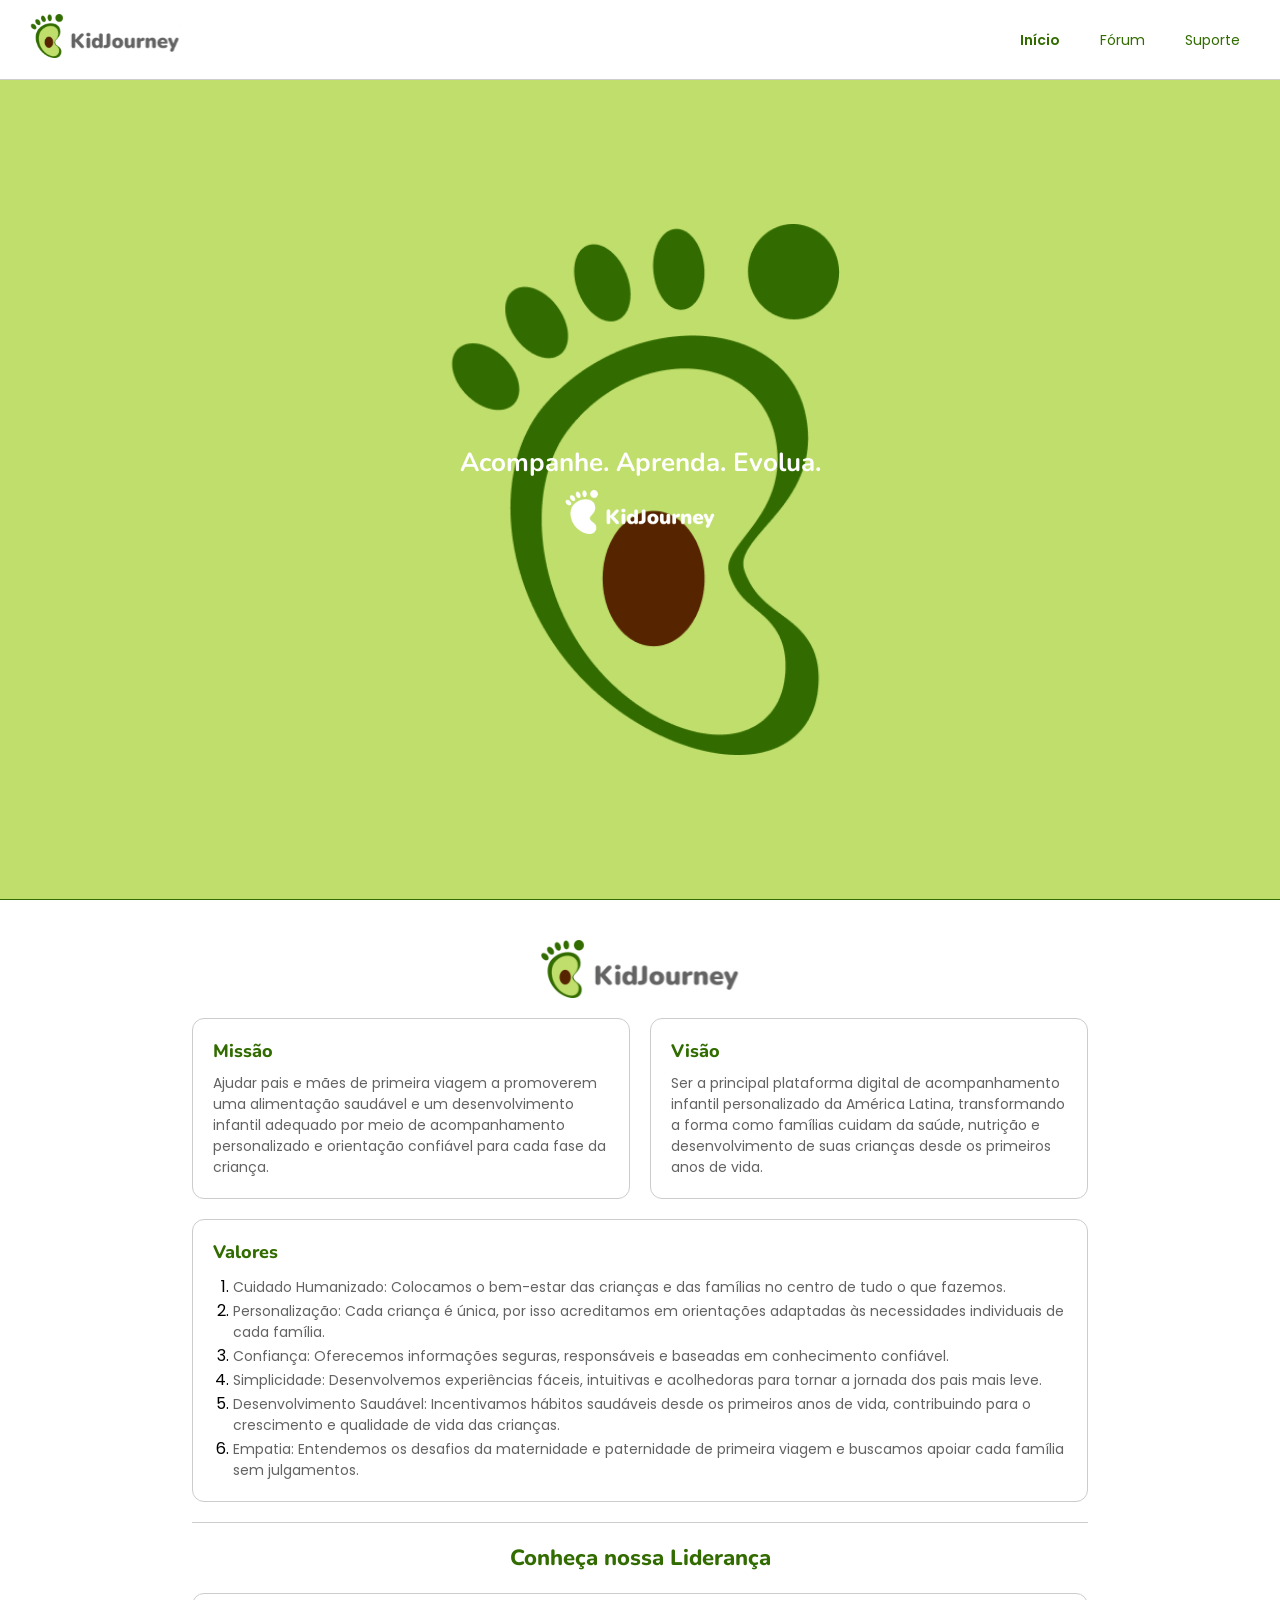
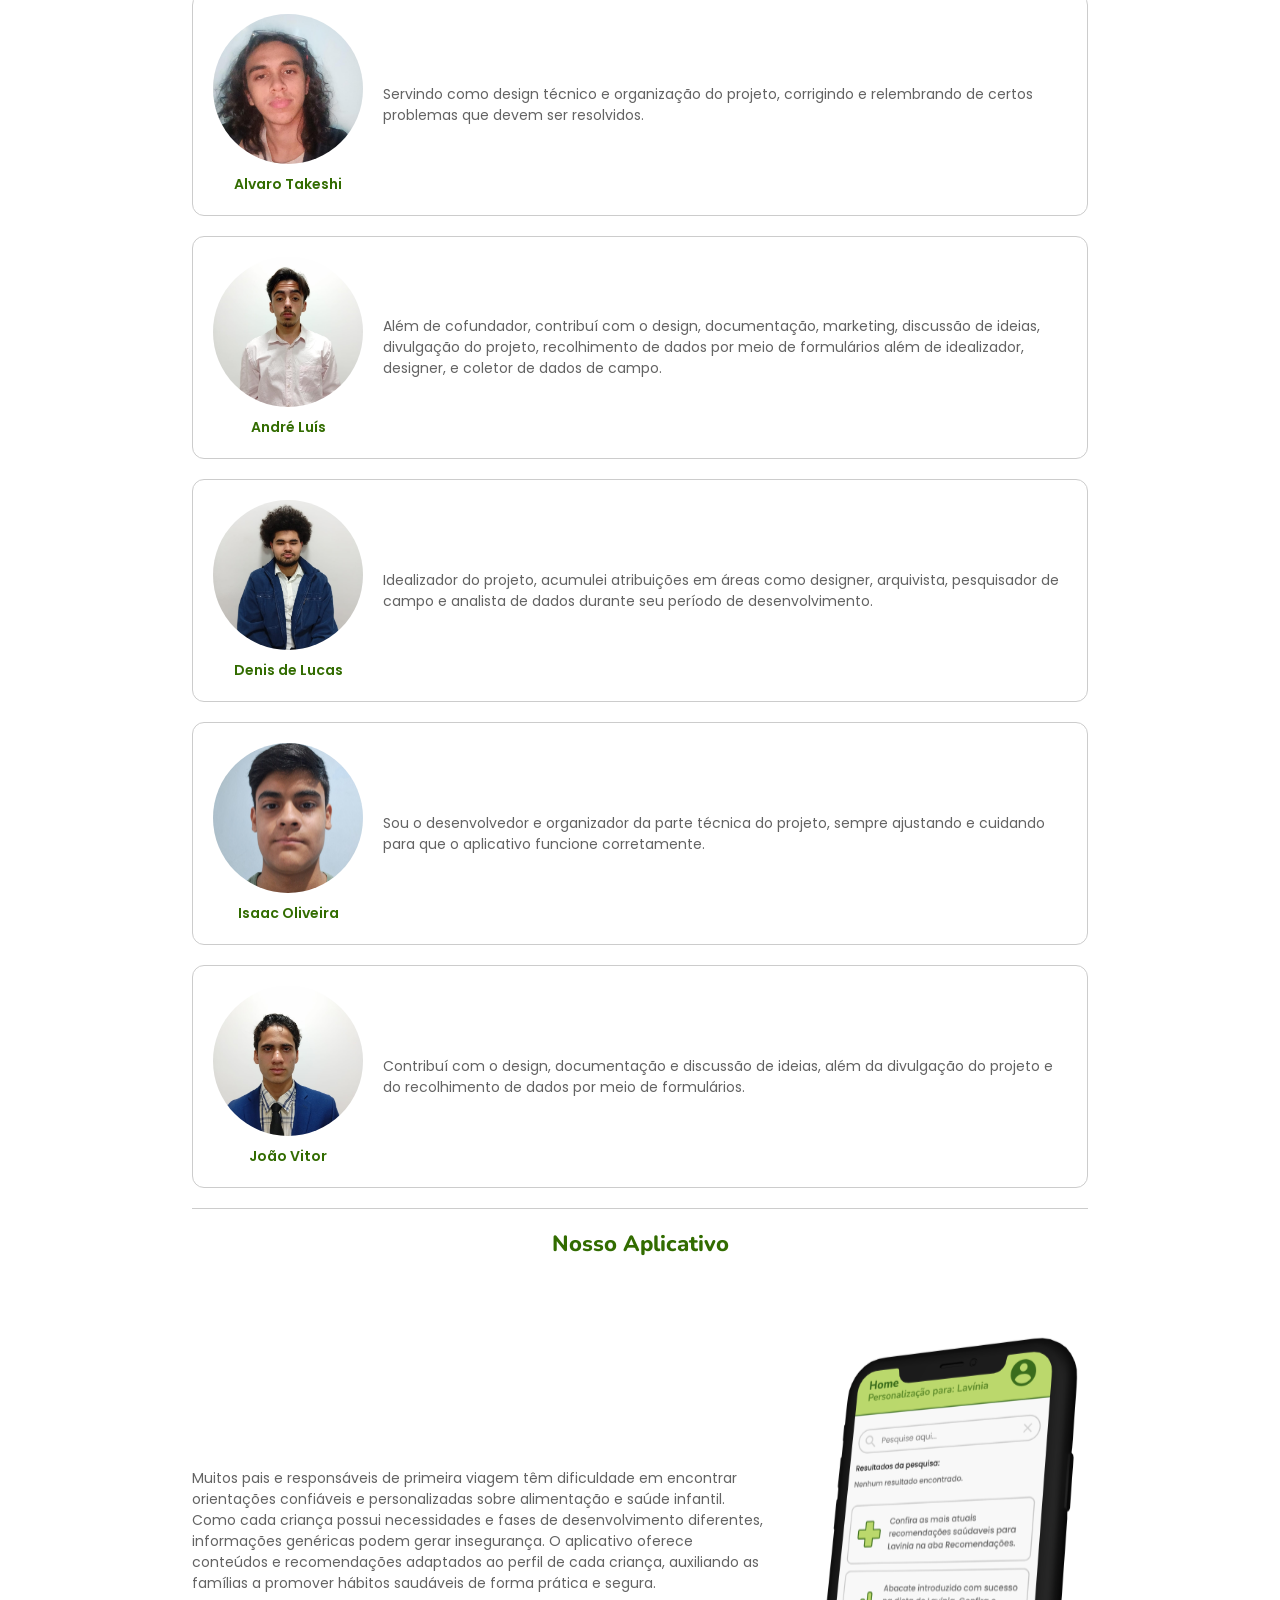
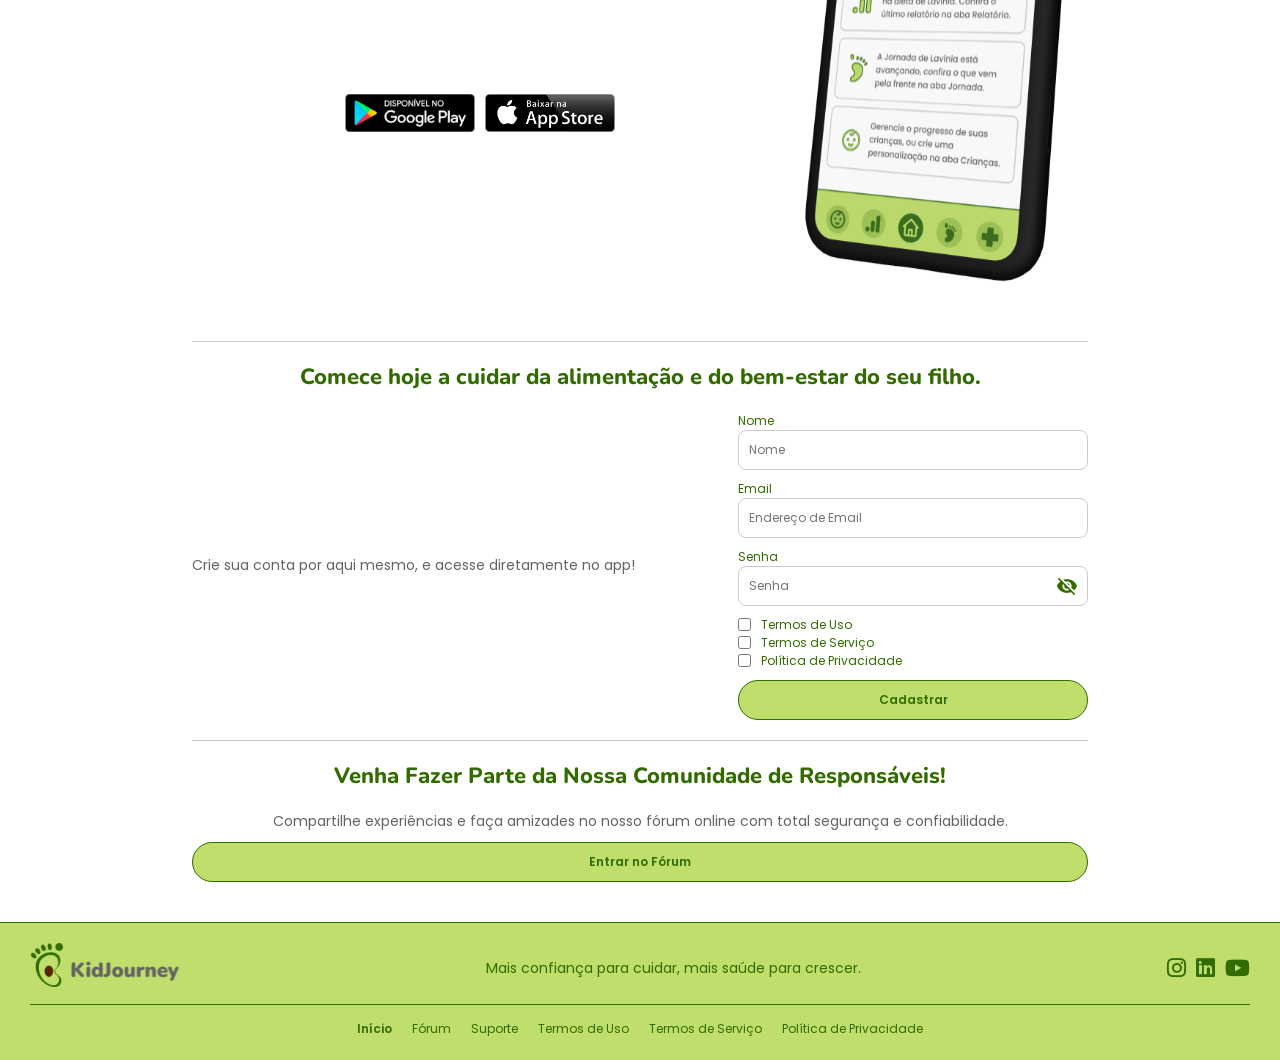
==== index.html @ 8449526a "Ajustes - Parte 1" ====
<!DOCTYPE html>
<html lang="pt-br">

<head>
    <meta charset="UTF-8">
    <meta name="viewport" content="width=device-width, initial-scale=1.0">
    <link rel="stylesheet" href="https://cdnjs.cloudflare.com/ajax/libs/font-awesome/6.0.0-beta3/css/all.min.css" />
    <link rel="stylesheet" href="https://fonts.googleapis.com/icon?family=Material+Icons">
    <link rel="icon" type="image/x-icon" href="../../../assets/icons/favicon.ico">
    <link rel="stylesheet" href="/frontend/src/style.css">
    <link rel="stylesheet" href="/frontend/src/pages/index/index.css">
    <title>KidJourney</title>
</head>

<body>
    <div id="menu">
        <div>
            <img src="/frontend/assets/svg/logo.svg" alt="Logo do KidJourney">
            <button onclick="fecharMenu()" id="fechar-menu"><i class="fa-solid fa-xmark"></i></button>
        </div>
        <hr>
        <nav>
            <ul>
                <li><a href="index.html" id="selected">Início</a></li>
                <li><a href="/frontend/src/pages/naoexiste/naoexiste.html">Fórum</a></li>
                <li><a href="/frontend/src/pages/contato-suporte/contato-suporte.html">Suporte</a></li>
                <li><a href="/frontend/src/pages/naoexiste/naoexiste.html">Termos de Uso</a></li>
                <li><a href="/frontend/src/pages/naoexiste/naoexiste.html">Termos de Serviço</a></li>
                <li><a href="/frontend/src/pages/naoexiste/naoexiste.html">Política de Privacidade</a></li>
            </ul>
        </nav>
    </div>
    <header>
        <a href="">
            <img src="/frontend/assets/svg/logo.svg" alt="Logo do KidJourney">
        </a>
        <nav>
            <ul>
                <li><a href="index.html" id="selected">Início</a></li>
                <li><a href="/frontend/src/pages/naoexiste/naoexiste.html">Fórum</a></li>
                <li><a href="/frontend/src/pages/contato-suporte/contato-suporte.html">Suporte</a></li>
            </ul>
        </nav>
        <button onclick="abrirMenu()" id="hamburguer"><i class="fa-solid fa-bars"></i></button>
    </header>
    <main>
        <section>
            <h1>Acompanhe. Aprenda. Evolua.</h1>
            <img src="/frontend/assets/svg/logoDark.svg" alt="Logo do KidJourney">
        </section>
        <section>
            <img class="logoMain" src="/frontend/assets/svg/logo.svg" alt="Logo do KidJourney">
            <div class="mvvContainer">
                <div>
                    <article>
                        <h3>Missão</h3>
                        <p>Ajudar pais e mães de primeira viagem a promoverem uma alimentação saudável e um
                            desenvolvimento
                            infantil adequado por meio de acompanhamento personalizado e orientação confiável para cada
                            fase
                            da criança.</p>
                    </article>
                    <article>
                        <h3>Visão</h3>
                        <p>Ser a principal plataforma digital de acompanhamento infantil personalizado da América
                            Latina,
                            transformando a forma como famílias cuidam da saúde, nutrição e desenvolvimento de suas
                            crianças
                            desde os primeiros anos de vida.</p>
                    </article>
                </div>
                <article>
                    <h3>Valores</h3>
                    <ol>
                        <li>
                            <p>Cuidado Humanizado: Colocamos o bem-estar das crianças e das famílias no centro de
                                tudo o
                                que fazemos.</p>
                        </li>
                        <li>
                            <p>Personalização: Cada criança é única, por isso acreditamos em orientações adaptadas
                                às
                                necessidades individuais de cada família.</p>
                        </li>
                        <li>
                            <p>Confiança: Oferecemos informações seguras, responsáveis e baseadas em conhecimento
                                confiável.</p>
                        </li>
                        <li>
                            <p>Simplicidade: Desenvolvemos experiências fáceis, intuitivas e acolhedoras para tornar
                                a
                                jornada dos pais mais leve.</p>
                        </li>
                        <li>
                            <p>Desenvolvimento Saudável: Incentivamos hábitos saudáveis desde os primeiros anos de
                                vida,
                                contribuindo para o crescimento e qualidade de vida das crianças.</p>
                        </li>
                        <li>
                            <p>Empatia: Entendemos os desafios da maternidade e paternidade de primeira viagem e
                                buscamos apoiar cada família sem julgamentos.</p>
                        </li>
                    </ol>
                </article>
                <hr>
            </div>
            <h2 class="subtitulo">Conheça nossa Liderança</h2>
            <div class="liderancaContainer">
                <article>
                    <div>
                        <img src="/frontend/assets/png_jpg/alvaro.jpg" alt="Alvaro Takeshi">
                        <h3>Alvaro Takeshi</h3>
                    </div>
                    <p>Servindo como design técnico e organização do projeto, corrigindo e relembrando de certos
                        problemas que devem ser resolvidos.</p>
                </article>
                <article>
                    <div>
                        <img src="/frontend/assets/png_jpg/andre.jpg" alt="André Luís">
                        <h3>André Luís</h3>
                    </div>
                    <p>Além de cofundador, contribuí com o design, documentação, marketing, discussão de ideias,
                        divulgação do projeto, recolhimento de dados por meio de formulários além de idealizador,
                        designer, e coletor de dados de campo.</p>
                </article>
                <article>
                    <div>
                        <img src="/frontend/assets/png_jpg/denis.jpg" alt="Denis de Lucas">
                        <h3>Denis de Lucas</h3>
                    </div>
                    <p>Idealizador do projeto, acumulei atribuições em áreas como designer, arquivista, pesquisador de
                        campo e analista de dados durante seu período de desenvolvimento.</p>
                </article>
                <article>
                    <div>
                        <img src="/frontend/assets/png_jpg/isaac.jpg" alt="Isaac Oliveira">
                        <h3>Isaac Oliveira</h3>
                    </div>
                    <p>Sou o desenvolvedor e organizador da parte técnica do projeto, sempre ajustando e cuidando para
                        que o aplicativo funcione corretamente.</p>
                </article>
                <article>
                    <div>
                        <img src="/frontend/assets/png_jpg/joao.jpg" alt="João Vitor">
                        <h3>João Vitor</h3>
                    </div>
                    <p>Contribuí com o design, documentação e discussão de ideias, além da divulgação do projeto e do
                        recolhimento de dados por meio de formulários.</p>
                </article>
                <hr>
            </div>
            <h2 class="subtitulo">Nosso Aplicativo</h2>
            <div class="appContainer">
                <div>
                    <p>Muitos pais e responsáveis de primeira viagem têm dificuldade em encontrar orientações confiáveis
                        e personalizadas sobre alimentação e saúde infantil. Como cada criança possui necessidades e
                        fases de desenvolvimento diferentes, informações genéricas podem gerar insegurança. O aplicativo
                        oferece conteúdos e recomendações adaptados ao perfil de cada criança, auxiliando as famílias a
                        promover hábitos saudáveis de forma prática e segura.</p>
                    <div>
                        <a href="/frontend/src/pages/naoexiste/naoexiste.html"><img
                                src="/frontend/assets/svg/google.svg" alt="Google Play Store"></a>
                        <a href="/frontend/src/pages/naoexiste/naoexiste.html"><img src="/frontend/assets/svg/apple.svg"
                                alt="App Store"></a>
                    </div>
                </div>
                <img class="appImage" src="/frontend/assets/svg/celularApp.svg" alt="Aplicativo do KidJourney">
            </div>
            <div class="linha">
                <hr>
            </div>
            <h2 class="subtitulo">Comece hoje a cuidar da alimentação e do bem-estar do seu filho.</h2>
            <div class="cadastroContainer">
                <p>Crie sua conta por aqui mesmo, e acesse diretamente no app!</p>
                <form>
                    <div class="inputContainer">
                        <label for="nome">Nome</label>
                        <input type="text" id="nome" name="nome" placeholder="Nome" required>
                    </div>
                    <div class="inputContainer">
                        <label for="email">Email</label>
                        <input type="email" id="email" name="email" placeholder="Endereço de Email" required>
                    </div>
                    <div class="inputContainer">
                        <label for="senha">Senha</label>
                        <div class="senhaContainer">
                            <input type="password" id="senha" name="senha" placeholder="Senha" minlength="8" required>
                            <span class="material-icons vizualizarSenha" title="View Password"
                                onclick="visualizarSenha()">visibility_off</span>
                        </div>
                    </div>
                    <div class="inputContainer">
                        <div class="termoContainer">
                            <input type="checkbox" name="termosdeuso" required><a href="">Termos de Uso</a>
                        </div>
                        <div class="termoContainer">
                            <input type="checkbox" name="termosdeservico" required><a href="">Termos de Serviço</a>
                        </div>
                        <div class="termoContainer">
                            <input type="checkbox" name="politicadeprivacidade" required><a href="">Política de
                                Privacidade</a>
                        </div>
                    </div>
                    <button class="submit" type="submit"
                        onclick="alert('Banco de dados ainda não criado.')">Cadastrar</button>
                </form>
            </div>
            <div class="linha">
                <hr>
            </div>
            <h2 class="subtitulo">Venha Fazer Parte da Nossa Comunidade de Responsáveis!</h2>
            <div class="forumContainer">
                <p>Compartilhe experiências e faça amizades no nosso fórum online com total segurança e confiabilidade.
                </p>
                <a href="/frontend/src/pages/naoexiste/naoexiste.html">Entrar no Fórum</a>
            </div>
        </section>
    </main>
    <footer>
        <div>
            <a href="#">
                <img src="/frontend/assets/svg/logo.svg">
            </a>
            <p>Mais confiança para cuidar, mais saúde para crescer.</p>
            <ul>
                <li><a href="https://www.instagram.com/kid_journey7/" target="_blank" title="@kid_journey7"><i
                            class="fa-brands fa-instagram"></i></a></li>
                <li><a href="https://www.linkedin.com/in/kid-journey-7784bb42b/" target="_blank" title="Kid Journey"><i
                            class="fa-brands fa-linkedin"></i></a></li>
                <li><a href="https://www.youtube.com/channel/UC4-t3PTB4bUpeRWDEZHvk7Q" target="_blank"
                        title="@KidJourney7"><i class="fa-brands fa-youtube"></i></a></li>
            </ul>
        </div>
        <hr id="footerHr">
        <nav>
            <ul>
                <li><a href="index.html" id="selected">Início</a></li>
                <li><a href="/frontend/src/pages/naoexiste/naoexiste.html">Fórum</a></li>
                <li><a href="/frontend/src/pages/contato-suporte/contato-suporte.html">Suporte</a></li>
                <li><a href="/frontend/src/pages/naoexiste/naoexiste.html">Termos de Uso</a></li>
                <li><a href="/frontend/src/pages/naoexiste/naoexiste.html">Termos de Serviço</a></li>
                <li><a href="/frontend/src/pages/naoexiste/naoexiste.html">Política de Privacidade</a></li>
            </ul>
        </nav>
    </footer>
    <script src="../../script.js"></script>
    <script src="/frontend/src/pages/index/index.js"></script>
</body>

</html>
---- frontend/src/style.css ----
@import url('https://fonts.googleapis.com/css2?family=Nunito:ital,wght@0,200..1000;1,200..1000&family=Poppins:ital,wght@0,100;0,200;0,300;0,400;0,500;0,600;0,700;0,800;0,900;1,100;1,200;1,300;1,400;1,500;1,600;1,700;1,800;1,900&display=swap');

* {
    margin: 0;
    padding: 0;
    box-sizing: border-box;
    scroll-behavior: smooth;
    outline: none;
    font-family: 'Poppins', sans-serif;
}

input:focus,
textarea:focus {
    border: 1px solid var(--primary-color);
}

html {
    height: 100%;
    margin: 0;
}

body {
    min-height: 100dvh;
    display: flex;
    flex-direction: column;
}

hr {
    border: none;
    height: 1px;
    background: var(--border-color);
    width: 100%;
}

button:active,
a:active {
    opacity: 0.5;
}

a {
    color: var(--primary-color);
}

h1,
h2,
h3,
h4,
h5,
h6,
p,
span,
a,
button {
    word-break: break-word;
}

:root {
    --primary-color: #326C00;
    --secondary-color: #BFDE6C;
    --title-color: #000;
    --text-color: #636363;
    --bg-color: #fff;
    --border-color: #ccc;

    --little-size: 10px;
    --medium-size: 12px;
    --regular-size: 14px;
    --big-size: 16px;
    --bigger-size: 18px;
    --titanic-size: 20px;
    --colossal-size: 22px;
    --biggest-size: 24px;
    --giant-size: 26px;
    --mega-size: 28px;
}

@media (max-width: 1280px) {
    :root {
        --little-size: 8px;
        --medium-size: 10px;
        --regular-size: 12px;
        --big-size: 14px;
        --bigger-size: 16px;
        --titanic-size: 18px;
        --colossal-size: 20px;
        --biggest-size: 22px;
        --giant-size: 24px;
        --mega-size: 26px;
    }
}

@media (max-width: 768px) {
    :root {
        --little-size: 6px;
        --medium-size: 8px;
        --regular-size: 10px;
        --big-size: 12px;
        --bigger-size: 14px;
        --titanic-size: 16px;
        --colossal-size: 18px;
        --biggest-size: 20px;
        --giant-size: 22px;
        --mega-size: 24px;
    }
}
---- frontend/src/pages/index/index.css ----
header {
    padding-inline: 30px;
    height: 80px;
    background: var(--bg-color);
    border-bottom: 1px solid var(--border-color);
    display: flex;
    align-items: center;
    justify-content: space-between;
    width: 100%;
    position: fixed;
    top: 0;
    left: 0;
    z-index: 999;
}

header img {
    width: 150px;
}

header nav ul {
    display: flex;
    list-style: none;
    flex-direction: row;
    gap: 20px;
}

header nav ul li a {
    text-decoration: none;
    color: var(--primary-color);
    font-size: var(--big-size);
    padding: 3px 10px;
    border-radius: 50px;
    transition: background 0.2s ease;
}

header nav ul li a:hover {
    background: var(--secondary-color);
}

#hamburguer {
    display: none;
    align-items: center;
    justify-content: center;
    background: none;
    border: none;
    color: var(--primary-color);
    font-size: var(--biggest-size);
    padding: 5px;
    border-radius: 5px;
    cursor: pointer;
}

#hamburguer:hover {
    background: var(--secondary-color);
}

#menu {
    position: fixed;
    display: none;
    flex-direction: column;
    gap: 20px;
    top: 0;
    right: 0;
    background: var(--bg-color);
    border-left: 1px solid var(--border-color);
    z-index: 1000;
    height: 100%;
    width: 70%;
    overflow-y: auto;
}

#menu div {
    display: flex;
    align-items: center;
    justify-content: space-between;
    padding: 20px 20px 0 20px;
    gap: 10px;
    width: 100%;
}

#menu div img {
    width: 120px;
}

#menu div button {
    background: none;
    border: none;
    color: var(--primary-color);
    font-size: var(--biggest-size);
    padding: 5px;
    cursor: pointer;
    width: 30px;
    height: 30px;
    display: flex;
    align-items: center;
    justify-content: center;
    border-radius: 100%;
}

#menu div button:hover {
    background: var(--secondary-color);
}

#menu nav ul {
    display: flex;
    flex-direction: column;
    list-style: none;
    padding: 20px;
    gap: 20px;
}

#menu nav ul li a {
    text-decoration: none;
    color: var(--primary-color);
    font-size: var(--bigger-size);
    padding: 3px 10px;
    border-radius: 50px;
    transition: background 0.2s ease;
}

#menu nav ul li a:hover {
    background: var(--secondary-color);
}

#selected {
    font-weight: 600;
}

main {
    display: flex;
    flex-direction: column;
    align-items: center;
    width: 100%;
    flex: 1;
    margin-top: 80px;
}

main section:first-child {
    display: flex;
    flex-direction: column;
    align-items: center;
    justify-content: center;
    width: 100%;
    min-height: calc(100dvh - 80px);
    background: var(--secondary-color);
    background-image: url('../../../assets/icons/icon.ico');
    background-repeat: no-repeat;
    background-position: center;
    background-size: 400px;
    gap: 10px;
    border-bottom: 1px solid var(--primary-color);
}

main section:first-child h1 {
    font-size: var(--mega-size);
    color: var(--bg-color);
    text-align: center;
    font-family: 'Nunito', sans-serif;
}

main section:first-child img {
    width: 150px;
}

main section:last-child {
    display: flex;
    flex-direction: column;
    align-items: center;
    justify-content: center;
    width: 100%;
    background: var(--bg-color);
    gap: 20px;
    padding: 20px;
}

article:hover {
    transform: translateY(-5px);
}

.logoMain {
    width: 300px;
    margin-top: 20px;
}

.mvvContainer {
    display: flex;
    flex-direction: column;
    align-items: center;
    justify-content: center;
    width: 50dvw;
    gap: 20px;
}

.mvvContainer article {
    display: flex;
    flex-direction: column;
    align-items: flex-start;
    justify-content: center;
    width: 100%;
    gap: 10px;
    border: 1px solid var(--border-color);
    border-radius: 12px;
    padding: 20px;
    transition: 0.2s ease;
}

.liderancaContainer article:hover,
.mvvContainer article:hover {
    border: 1px solid var(--primary-color);
}

.mvvContainer h3 {
    font-size: var(--titanic-size);
    color: var(--primary-color);
    font-family: 'Nunito', sans-serif;
    font-weight: 800;
}

.mvvContainer p {
    font-size: var(--big-size);
    color: var(--text-color);
    font-family: 'Poppins', sans-serif;
}

.mvvContainer article ol {
    margin-left: 20px;

}

.mvvContainer div {
    display: flex;
    flex-direction: row;
    align-items: stretch;
    justify-content: center;
    width: 100%;
    gap: 20px;
}

.subtitulo {
    font-size: var(--biggest-size);
    color: var(--primary-color);
    font-family: 'Nunito', sans-serif;
    font-weight: 800;
}

.liderancaContainer {
    display: flex;
    flex-direction: column;
    align-items: stretch;
    justify-content: center;
    width: 50dvw;
    gap: 20px;
}

.liderancaContainer article {
    display: flex;
    flex-direction: row;
    align-items: center;
    justify-content: flex-start;
    gap: 20px;
    border: 1px solid var(--border-color);
    border-radius: 12px;
    padding: 20px;
    transition: 0.2s ease;
}

.liderancaContainer article div {
    display: flex;
    flex-direction: column;
    align-items: center;
    justify-content: center;
    gap: 10px;
}

.liderancaContainer article div img {
    width: 150px;
    height: 150px;
    border-radius: 100%;
    object-fit: cover;
}

.liderancaContainer article div h3 {
    font-size: var(--titanic-size);
    color: var(--primary-color);
    font-weight: 600;
    font-size: var(--big-size);
}

.liderancaContainer article p {
    font-size: var(--big-size);
    color: var(--text-color);
}

.appContainer {
    display: flex;
    flex-direction: row;
    align-items: center;
    justify-content: center;
    width: 50dvw;
    gap: 20px;
}

.appContainer div {
    display: flex;
    flex-direction: column;
    align-items: center;
    justify-content: center;
    gap: 100px;
}

.forumContainer p,
.appContainer div p {
    font-size: var(--big-size);
    color: var(--text-color);
}

.appContainer div div {
    display: flex;
    flex-direction: row;
    align-items: center;
    justify-content: center;
    gap: 10px;
    width: 100%;
}

.appContainer div div a {
    text-decoration: none;
    display: flex;
    align-items: center;
    justify-content: center;
}

.appContainer div div a img {
    width: 180px;
}

.appContainer div div a:hover {
    filter: brightness(80%);
}

.appImage {
    width: 500px;
}

.cadastroContainer {
    display: flex;
    flex-direction: row;
    align-items: center;
    justify-content: space-between;
    width: 50dvw;
    gap: 10px;
}

.cadastroContainer p {
    font-size: var(--big-size);
    color: var(--text-color);
    width: 50%;
}

form {
    display: flex;
    flex-direction: column;
    align-items: stretch;
    justify-content: center;
    min-width: 400px;
    gap: 10px;
}

input {
    padding: 10px;
    border: 1px solid var(--border-color);
    border-radius: 8px;
    color: var(--title-color);
    font-size: var(--regular-size);
}

.inputContainer {
    display: flex;
    flex-direction: column;
}

label {
    color: var(--primary-color);
    font-size: var(--regular-size);
}

.termoContainer {
    display: flex;
    flex-direction: row;
    align-items: center;
    justify-content: flex-start;
    gap: 10px;
}

.termoContainer a {
    text-decoration: none;
    font-size: var(--regular-size);
}

.termoContainer a:hover {
    text-decoration: underline;
}

.senhaContainer {
    display: flex;
    flex-direction: row;
    align-items: center;
    justify-content: space-between;
    width: 100%;
    position: relative;
}

.senhaContainer input {
    width: 100%;
    flex: 1;
}

.senhaContainer input {
    padding-right: 40px;
}

.senhaContainer span {
    position: absolute;
    right: 10px;
    font-size: var(--biggest-size);
    color: var(--primary-color);
    cursor: pointer;
    z-index: 1;
    display: flex;
    align-items: center;
    justify-content: center;
    user-select: none;
}

.submit {
    border: 1px solid var(--primary-color);
    background: var(--secondary-color);
    color: var(--primary-color);
    padding: 10px;
    border-radius: 50px;
    font-size: var(--regular-size);
    cursor: pointer;
    font-weight: 600;
}

.forumContainer a:hover,
.submit:hover {
    filter: brightness(80%);
}

.linha {
    width: 50dvw;
}

.forumContainer {
    display: flex;
    flex-direction: column;
    align-items: center;
    justify-content: center;
    gap: 10px;
    width: 50dvw;
    margin-bottom: 20px;
}

.forumContainer a {
    border: 1px solid var(--primary-color);
    background: var(--secondary-color);
    color: var(--primary-color);
    padding: 10px;
    border-radius: 50px;
    font-size: var(--regular-size);
    cursor: pointer;
    text-decoration: none;
    width: 100%;
    text-align: center;
    font-weight: 600;
}

footer {
    display: flex;
    flex-direction: column;
    align-items: stretch;
    justify-content: center;
    background: var(--secondary-color);
    border-top: 1px solid var(--primary-color);
    padding: 20px 30px;
    gap: 10px;
}

footer div {
    display: flex;
    flex-direction: row;
    align-items: center;
    justify-content: space-between;
    gap: 20px;
}

footer div img {
    width: 150px;
}

footer div p {
    font-size: var(--big-size);
    color: var(--primary-color);
}

footer div ul {
    list-style: none;
    display: flex;
    flex-direction: row;
    align-items: center;
    justify-content: center;
    gap: 10px;
}

footer div ul li a {
    font-size: var(--biggest-size);
    color: var(--primary-color);
}

footer div ul li a:hover {
    filter: brightness(80%);
}

#footerHr {
    background: var(--primary-color);
}

footer nav ul {
    list-style: none;
    display: flex;
    flex-wrap: wrap;
    align-items: center;
    justify-content: center;
    gap: 20px;
}

footer nav ul li a {
    text-decoration: none;
    font-size: var(--regular-size);
}

footer nav ul li a:hover {
    text-decoration: underline;
}

@media (max-width: 1680px) {

    .forumContainer,
    .linha,
    .cadastroContainer,
    .mvvContainer,
    .liderancaContainer,
    .appContainer {
        width: 70dvw;
    }

    .logoMain {
        width: 250px;
    }

    .appImage {
        width: 350px;
    }

    .appContainer div div a img {
        width: 150px;
    }
}

@media (max-width: 1280px) {
    .logoMain {
        width: 200px;
    }

    .liderancaContainer article img {
        width: 120px;
        height: 120px;
    }

    .appImage {
        width: 300px;
    }

    .appContainer div div a img {
        width: 130px;
    }

    form {
        min-width: 350px;
    }
}

@media (max-width: 900px) {
    header {
        height: 60px;
    }

    header img {
        width: 100px;
    }

    header nav {
        display: none;
    }

    main {
        margin-top: 60px;
        height: calc(100dvh - 60px);
    }

    #hamburguer {
        display: flex;
    }

    main section:first-child {
        background-size: 300px;
        min-height: calc(100dvh - 60px);
    }

    main section:first-child img {
        width: 120px;
    }

    .logoMain {
        width: 200px;
    }

    .forumContainer,
    .linha,
    .cadastroContainer,
    .mvvContainer,
    .liderancaContainer,
    .appContainer {
        width: 100%;
    }

    footer div,
    .cadastroContainer,
    .appContainer,
    .mvvContainer div {
        flex-direction: column;
    }

    .liderancaContainer article {
        flex-direction: column;
        gap: 10px;
    }

    .appImage {
        width: 250px;
    }

    .appContainer div div a img {
        width: 120px;
    }

    footer nav ul,
    .appContainer {
        gap: 10px;
    }

    form {
        min-width: 100%;
    }

    .cadastroContainer p {
        width: 100%;
    }

    .appContainer div {
        gap: 20px;
    }
}
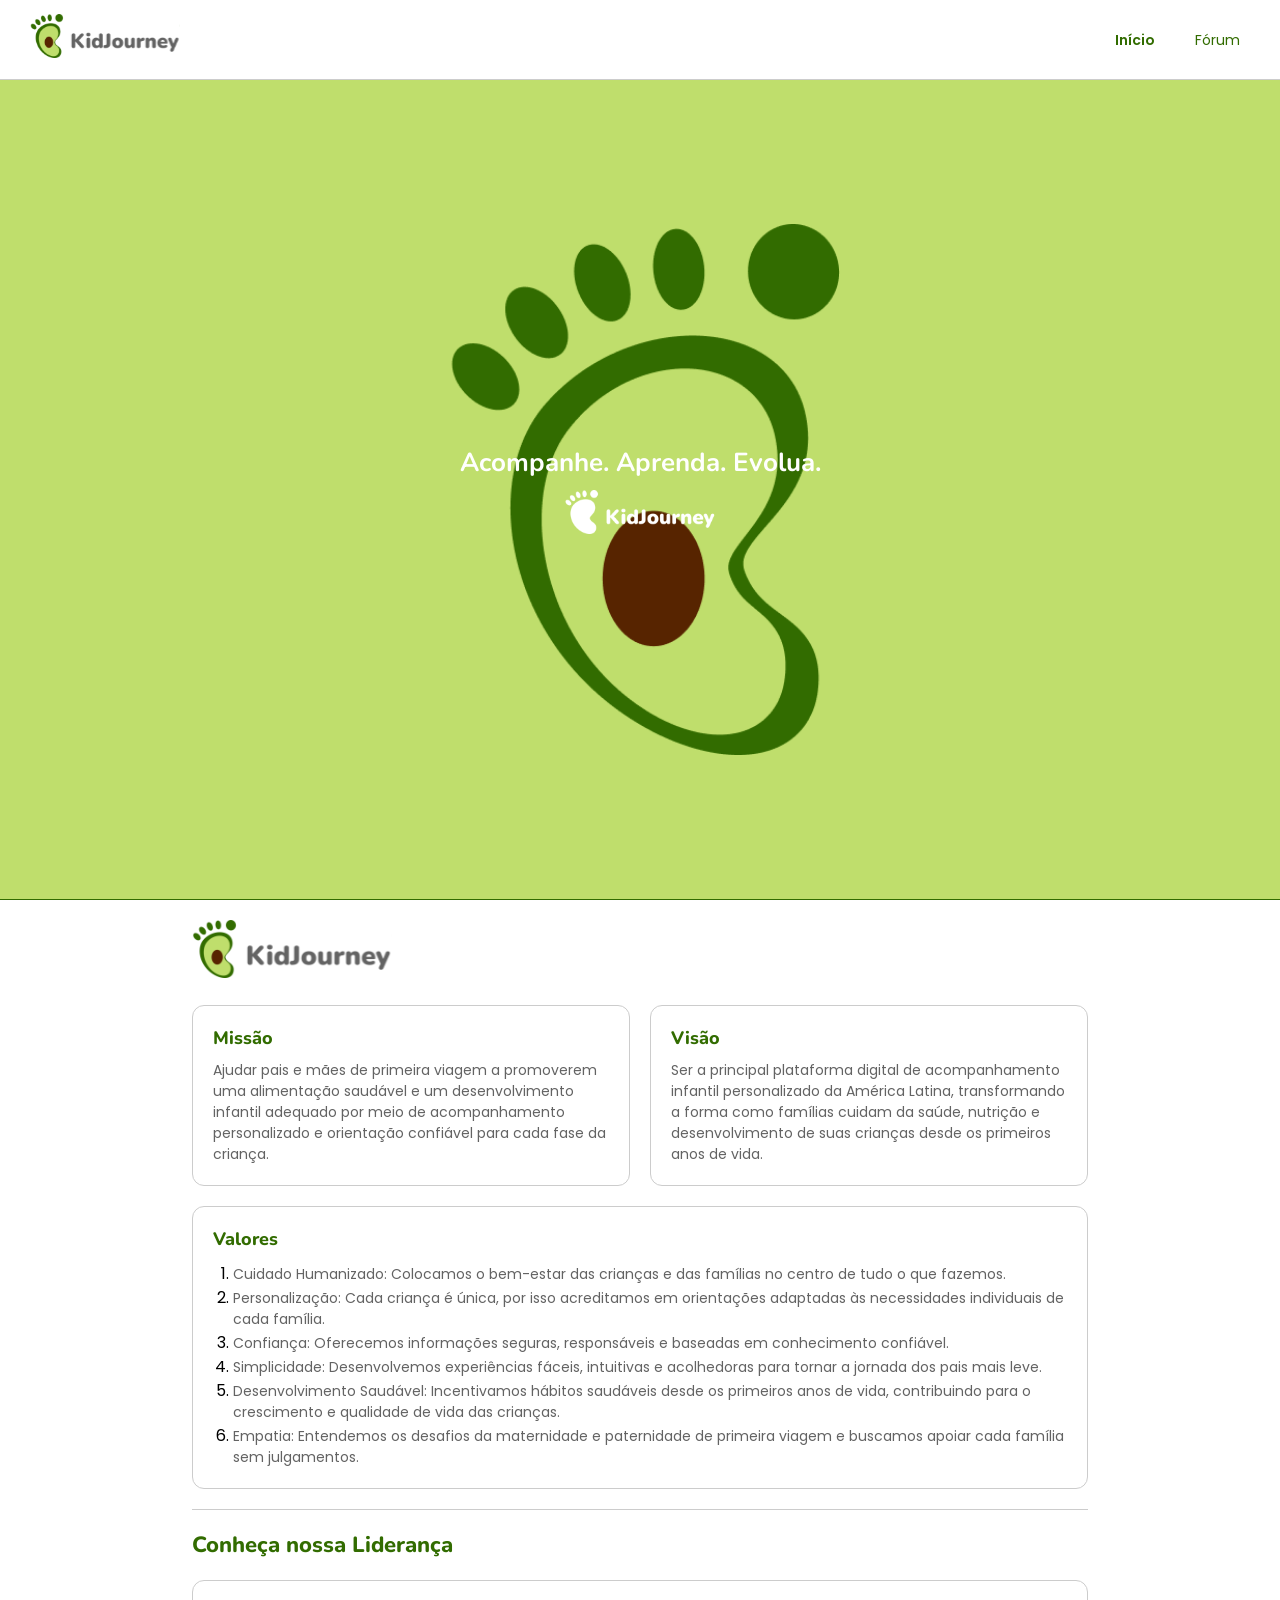
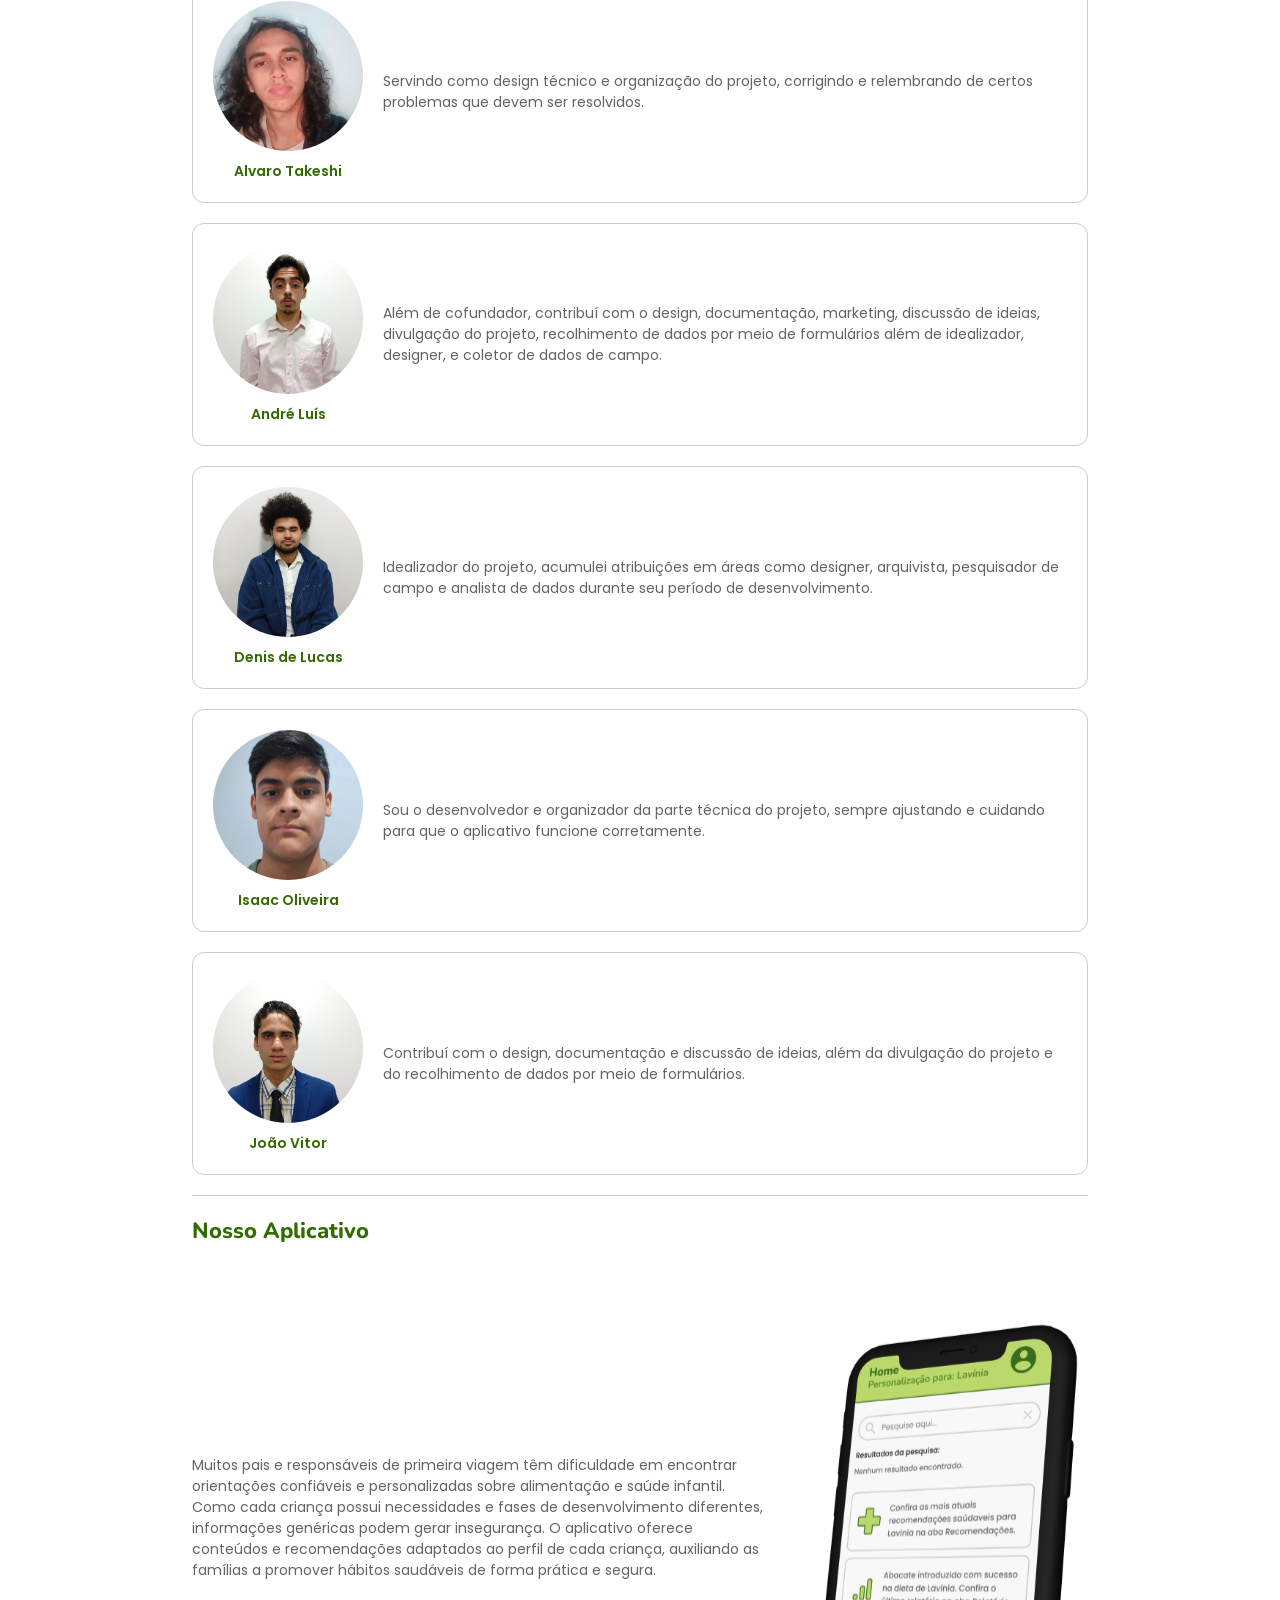
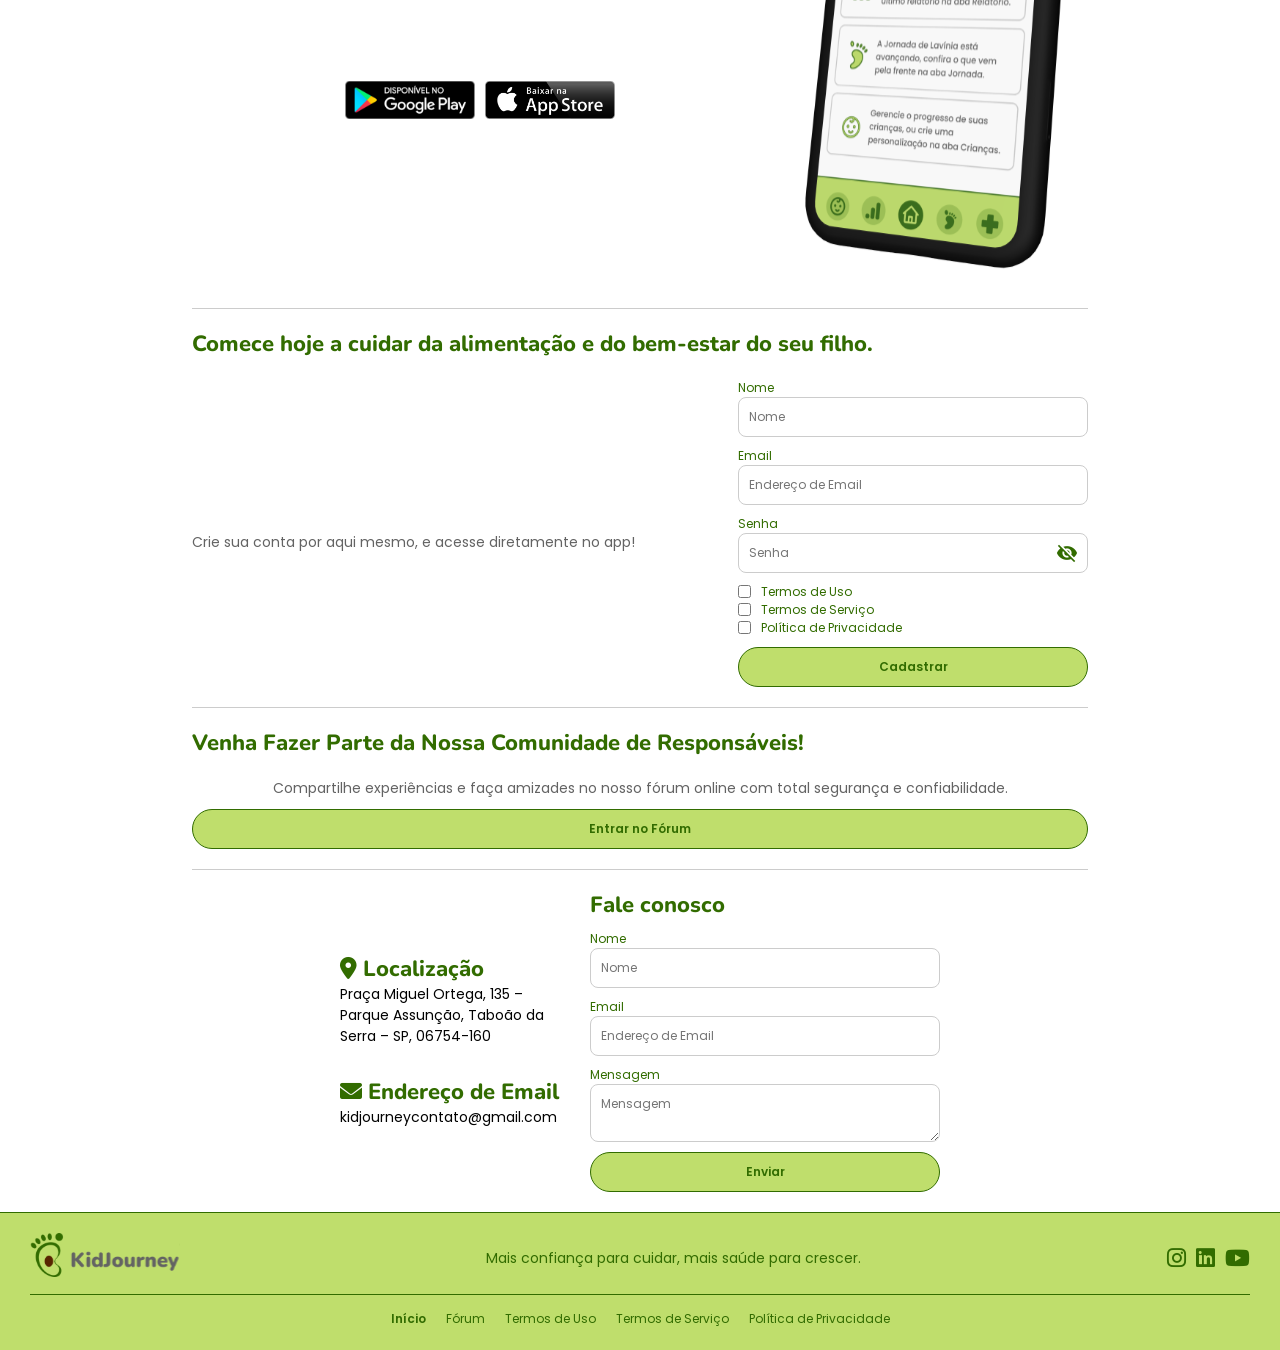
==== commit 1ae95d25: "Últimos ajustes - Parte 1" ====
--- a/index.html
+++ b/index.html
@@ -6,39 +6,37 @@
     <meta name="viewport" content="width=device-width, initial-scale=1.0">
     <link rel="stylesheet" href="https://cdnjs.cloudflare.com/ajax/libs/font-awesome/6.0.0-beta3/css/all.min.css" />
     <link rel="stylesheet" href="https://fonts.googleapis.com/icon?family=Material+Icons">
-    <link rel="icon" type="image/x-icon" href="../../../assets/icons/favicon.ico">
-    <link rel="stylesheet" href="/frontend/src/style.css">
-    <link rel="stylesheet" href="/frontend/src/pages/index/index.css">
+    <link rel="icon" type="image/x-icon" href="favicon.ico">
+    <link rel="stylesheet" href="style.css">
+    <link rel="stylesheet" href="index.css">
     <title>KidJourney</title>
 </head>
 
 <body>
     <div id="menu">
         <div>
-            <img src="/frontend/assets/svg/logo.svg" alt="Logo do KidJourney">
+            <img src="logo.svg" alt="Logo do KidJourney">
             <button onclick="fecharMenu()" id="fechar-menu"><i class="fa-solid fa-xmark"></i></button>
         </div>
         <hr>
         <nav>
             <ul>
                 <li><a href="index.html" id="selected">Início</a></li>
-                <li><a href="/frontend/src/pages/naoexiste/naoexiste.html">Fórum</a></li>
-                <li><a href="/frontend/src/pages/contato-suporte/contato-suporte.html">Suporte</a></li>
-                <li><a href="/frontend/src/pages/naoexiste/naoexiste.html">Termos de Uso</a></li>
-                <li><a href="/frontend/src/pages/naoexiste/naoexiste.html">Termos de Serviço</a></li>
-                <li><a href="/frontend/src/pages/naoexiste/naoexiste.html">Política de Privacidade</a></li>
+                <li><a href="">Fórum</a></li>
+                <li><a href="">Termos de Uso</a></li>
+                <li><a href="">Termos de Serviço</a></li>
+                <li><a href="">Política de Privacidade</a></li>
             </ul>
         </nav>
     </div>
     <header>
         <a href="">
-            <img src="/frontend/assets/svg/logo.svg" alt="Logo do KidJourney">
+            <img src="logo.svg" alt="Logo do KidJourney">
         </a>
         <nav>
             <ul>
                 <li><a href="index.html" id="selected">Início</a></li>
-                <li><a href="/frontend/src/pages/naoexiste/naoexiste.html">Fórum</a></li>
-                <li><a href="/frontend/src/pages/contato-suporte/contato-suporte.html">Suporte</a></li>
+                <li><a href="">Fórum</a></li>
             </ul>
         </nav>
         <button onclick="abrirMenu()" id="hamburguer"><i class="fa-solid fa-bars"></i></button>
@@ -46,10 +44,10 @@
     <main>
         <section>
             <h1>Acompanhe. Aprenda. Evolua.</h1>
-            <img src="/frontend/assets/svg/logoDark.svg" alt="Logo do KidJourney">
+            <img src="logoDark.svg" alt="Logo do KidJourney">
         </section>
         <section>
-            <img class="logoMain" src="/frontend/assets/svg/logo.svg" alt="Logo do KidJourney">
+            <img class="logoMain" src="logo.svg" alt="Logo do KidJourney">
             <div class="mvvContainer">
                 <div>
                     <article>
@@ -108,7 +106,7 @@
             <div class="liderancaContainer">
                 <article>
                     <div>
-                        <img src="/frontend/assets/png_jpg/alvaro.jpg" alt="Alvaro Takeshi">
+                        <img src="alvaro.jpg" alt="Alvaro Takeshi">
                         <h3>Alvaro Takeshi</h3>
                     </div>
                     <p>Servindo como design técnico e organização do projeto, corrigindo e relembrando de certos
@@ -116,7 +114,7 @@
                 </article>
                 <article>
                     <div>
-                        <img src="/frontend/assets/png_jpg/andre.jpg" alt="André Luís">
+                        <img src="andre.jpg" alt="André Luís">
                         <h3>André Luís</h3>
                     </div>
                     <p>Além de cofundador, contribuí com o design, documentação, marketing, discussão de ideias,
@@ -125,7 +123,7 @@
                 </article>
                 <article>
                     <div>
-                        <img src="/frontend/assets/png_jpg/denis.jpg" alt="Denis de Lucas">
+                        <img src="denis.jpg" alt="Denis de Lucas">
                         <h3>Denis de Lucas</h3>
                     </div>
                     <p>Idealizador do projeto, acumulei atribuições em áreas como designer, arquivista, pesquisador de
@@ -133,7 +131,7 @@
                 </article>
                 <article>
                     <div>
-                        <img src="/frontend/assets/png_jpg/isaac.jpg" alt="Isaac Oliveira">
+                        <img src="isaac.jpg" alt="Isaac Oliveira">
                         <h3>Isaac Oliveira</h3>
                     </div>
                     <p>Sou o desenvolvedor e organizador da parte técnica do projeto, sempre ajustando e cuidando para
@@ -141,7 +139,7 @@
                 </article>
                 <article>
                     <div>
-                        <img src="/frontend/assets/png_jpg/joao.jpg" alt="João Vitor">
+                        <img src="joao.jpg" alt="João Vitor">
                         <h3>João Vitor</h3>
                     </div>
                     <p>Contribuí com o design, documentação e discussão de ideias, além da divulgação do projeto e do
@@ -158,13 +156,11 @@
                         oferece conteúdos e recomendações adaptados ao perfil de cada criança, auxiliando as famílias a
                         promover hábitos saudáveis de forma prática e segura.</p>
                     <div>
-                        <a href="/frontend/src/pages/naoexiste/naoexiste.html"><img
-                                src="/frontend/assets/svg/google.svg" alt="Google Play Store"></a>
-                        <a href="/frontend/src/pages/naoexiste/naoexiste.html"><img src="/frontend/assets/svg/apple.svg"
-                                alt="App Store"></a>
-                    </div>
-                </div>
-                <img class="appImage" src="/frontend/assets/svg/celularApp.svg" alt="Aplicativo do KidJourney">
+                        <a href=""><img src="google.svg" alt="Google Play Store"></a>
+                        <a href=""><img src="apple.svg" alt="App Store"></a>
+                    </div>
+                </div>
+                <img class="appImage" src="celularApp.svg" alt="Aplicativo do KidJourney">
             </div>
             <div class="linha">
                 <hr>
@@ -172,7 +168,7 @@
             <h2 class="subtitulo">Comece hoje a cuidar da alimentação e do bem-estar do seu filho.</h2>
             <div class="cadastroContainer">
                 <p>Crie sua conta por aqui mesmo, e acesse diretamente no app!</p>
-                <form>
+                <form style="margin-bottom: 20px;">
                     <div class="inputContainer">
                         <label for="nome">Nome</label>
                         <input type="text" id="nome" name="nome" placeholder="Nome" required>
@@ -212,14 +208,46 @@
             <div class="forumContainer">
                 <p>Compartilhe experiências e faça amizades no nosso fórum online com total segurança e confiabilidade.
                 </p>
-                <a href="/frontend/src/pages/naoexiste/naoexiste.html">Entrar no Fórum</a>
+                <a href="">Entrar no Fórum</a>
+            </div>
+            <hr>
+        </section>
+        <section>
+            <div class="primeiroContainer">
+                <div>
+                    <h2><i class="fa-solid fa-location-dot"></i> Localização</h2>
+                    <p>Praça Miguel Ortega, 135 – Parque Assunção, Taboão da Serra – SP, 06754-160</p>
+                </div>
+                <div>
+                    <h2><i class="fa-solid fa-envelope"></i> Endereço de Email</h2>
+                    <p>kidjourneycontato@gmail.com</p>
+                </div>
+            </div>
+            <div class="segundoContainer">
+                <h1>Fale conosco</h1>
+                <form>
+                    <div class="inputContainer">
+                        <label for="nome">Nome</label>
+                        <input type="text" id="nome" name="nome" placeholder="Nome" required>
+                    </div>
+                    <div class="inputContainer">
+                        <label for="email">Email</label>
+                        <input type="email" id="email" name="email" placeholder="Endereço de Email" required>
+                    </div>
+                    <div class="inputContainer">
+                        <label for="mensagem">Mensagem</label>
+                        <textarea name="mensagem" id="mensagem" placeholder="Mensagem" required></textarea>
+                    </div>
+                    <button class="submit" type="submit"
+                        onclick="alert('Funcionalidade de envio de Emails ainda em desenvolvimento...')">Enviar</button>
+                </form>
             </div>
         </section>
     </main>
     <footer>
         <div>
             <a href="#">
-                <img src="/frontend/assets/svg/logo.svg">
+                <img src="logo.svg">
             </a>
             <p>Mais confiança para cuidar, mais saúde para crescer.</p>
             <ul>
@@ -235,16 +263,15 @@
         <nav>
             <ul>
                 <li><a href="index.html" id="selected">Início</a></li>
-                <li><a href="/frontend/src/pages/naoexiste/naoexiste.html">Fórum</a></li>
-                <li><a href="/frontend/src/pages/contato-suporte/contato-suporte.html">Suporte</a></li>
-                <li><a href="/frontend/src/pages/naoexiste/naoexiste.html">Termos de Uso</a></li>
-                <li><a href="/frontend/src/pages/naoexiste/naoexiste.html">Termos de Serviço</a></li>
-                <li><a href="/frontend/src/pages/naoexiste/naoexiste.html">Política de Privacidade</a></li>
+                <li><a href="">Fórum</a></li>
+                <li><a href="">Termos de Uso</a></li>
+                <li><a href="">Termos de Serviço</a></li>
+                <li><a href="">Política de Privacidade</a></li>
             </ul>
         </nav>
     </footer>
-    <script src="../../script.js"></script>
-    <script src="/frontend/src/pages/index/index.js"></script>
+    <script src="script.js"></script>
+    <script src="index.js"></script>
 </body>
 
 </html>
--- a/style.css
+++ b/style.css
@@ -0,0 +1,105 @@
+@import url('https://fonts.googleapis.com/css2?family=Nunito:ital,wght@0,200..1000;1,200..1000&family=Poppins:ital,wght@0,100;0,200;0,300;0,400;0,500;0,600;0,700;0,800;0,900;1,100;1,200;1,300;1,400;1,500;1,600;1,700;1,800;1,900&display=swap');
+
+* {
+    margin: 0;
+    padding: 0;
+    box-sizing: border-box;
+    scroll-behavior: smooth;
+    outline: none;
+    font-family: 'Poppins', sans-serif;
+}
+
+input:focus,
+textarea:focus {
+    border: 1px solid var(--primary-color);
+}
+
+html {
+    height: 100%;
+    margin: 0;
+}
+
+body {
+    min-height: 100dvh;
+    display: flex;
+    flex-direction: column;
+}
+
+hr {
+    border: none;
+    height: 1px;
+    background: var(--border-color);
+    width: 100%;
+}
+
+button:active,
+a:active {
+    opacity: 0.5;
+}
+
+a {
+    color: var(--primary-color);
+}
+
+h1,
+h2,
+h3,
+h4,
+h5,
+h6,
+p,
+span,
+a,
+button {
+    word-break: break-word;
+}
+
+:root {
+    --primary-color: #326C00;
+    --secondary-color: #BFDE6C;
+    --title-color: #000;
+    --text-color: #636363;
+    --bg-color: #fff;
+    --border-color: #ccc;
+
+    --little-size: 10px;
+    --medium-size: 12px;
+    --regular-size: 14px;
+    --big-size: 16px;
+    --bigger-size: 18px;
+    --titanic-size: 20px;
+    --colossal-size: 22px;
+    --biggest-size: 24px;
+    --giant-size: 26px;
+    --mega-size: 28px;
+}
+
+@media (max-width: 1280px) {
+    :root {
+        --little-size: 8px;
+        --medium-size: 10px;
+        --regular-size: 12px;
+        --big-size: 14px;
+        --bigger-size: 16px;
+        --titanic-size: 18px;
+        --colossal-size: 20px;
+        --biggest-size: 22px;
+        --giant-size: 24px;
+        --mega-size: 26px;
+    }
+}
+
+@media (max-width: 768px) {
+    :root {
+        --little-size: 6px;
+        --medium-size: 8px;
+        --regular-size: 10px;
+        --big-size: 12px;
+        --bigger-size: 14px;
+        --titanic-size: 16px;
+        --colossal-size: 18px;
+        --biggest-size: 20px;
+        --giant-size: 22px;
+        --mega-size: 24px;
+    }
+}
--- a/index.css
+++ b/index.css
@@ -0,0 +1,739 @@
+header {
+    padding-inline: 30px;
+    height: 80px;
+    background: var(--bg-color);
+    border-bottom: 1px solid var(--border-color);
+    display: flex;
+    align-items: center;
+    justify-content: space-between;
+    width: 100%;
+    position: fixed;
+    top: 0;
+    left: 0;
+    z-index: 999;
+}
+
+header img {
+    width: 150px;
+}
+
+header nav ul {
+    display: flex;
+    list-style: none;
+    flex-direction: row;
+    gap: 20px;
+}
+
+header nav ul li a {
+    text-decoration: none;
+    color: var(--primary-color);
+    font-size: var(--big-size);
+    padding: 3px 10px;
+    border-radius: 50px;
+    transition: background 0.2s ease;
+}
+
+header nav ul li a:hover {
+    background: var(--secondary-color);
+}
+
+#hamburguer {
+    display: none;
+    align-items: center;
+    justify-content: center;
+    background: none;
+    border: none;
+    color: var(--primary-color);
+    font-size: var(--biggest-size);
+    padding: 5px;
+    border-radius: 5px;
+    cursor: pointer;
+}
+
+#hamburguer:hover {
+    background: var(--secondary-color);
+}
+
+#menu {
+    position: fixed;
+    display: none;
+    flex-direction: column;
+    gap: 20px;
+    top: 0;
+    right: 0;
+    background: var(--bg-color);
+    border-left: 1px solid var(--border-color);
+    z-index: 1000;
+    height: 100%;
+    width: 70%;
+    overflow-y: auto;
+}
+
+#menu div {
+    display: flex;
+    align-items: center;
+    justify-content: space-between;
+    padding: 20px 20px 0 20px;
+    gap: 10px;
+    width: 100%;
+}
+
+#menu div img {
+    width: 120px;
+}
+
+#menu div button {
+    background: none;
+    border: none;
+    color: var(--primary-color);
+    font-size: var(--biggest-size);
+    padding: 5px;
+    cursor: pointer;
+    width: 30px;
+    height: 30px;
+    display: flex;
+    align-items: center;
+    justify-content: center;
+    border-radius: 100%;
+}
+
+#menu div button:hover {
+    background: var(--secondary-color);
+}
+
+#menu nav ul {
+    display: flex;
+    flex-direction: column;
+    list-style: none;
+    padding: 20px;
+    gap: 20px;
+}
+
+#menu nav ul li a {
+    text-decoration: none;
+    color: var(--primary-color);
+    font-size: var(--bigger-size);
+    padding: 3px 10px;
+    border-radius: 50px;
+    transition: background 0.2s ease;
+}
+
+#menu nav ul li a:hover {
+    background: var(--secondary-color);
+}
+
+#selected {
+    font-weight: 600;
+}
+
+main {
+    display: flex;
+    flex-direction: column;
+    align-items: center;
+    width: 100%;
+    flex: 1;
+    margin-top: 80px;
+}
+
+main section:first-child {
+    display: flex;
+    flex-direction: column;
+    align-items: center;
+    justify-content: center;
+    width: 100%;
+    min-height: calc(100dvh - 80px);
+    background: var(--secondary-color);
+    background-image: url('icon.ico');
+    background-repeat: no-repeat;
+    background-position: center;
+    background-size: 400px;
+    gap: 10px;
+    border-bottom: 1px solid var(--primary-color);
+}
+
+main section:first-child h1 {
+    font-size: var(--mega-size);
+    color: var(--bg-color);
+    text-align: center;
+    font-family: 'Nunito', sans-serif;
+}
+
+main section:first-child img {
+    width: 150px;
+}
+
+main section:last-child {
+    display: flex;
+    flex-direction: column;
+    align-items: center;
+    justify-content: center;
+    width: 100%;
+    background: var(--bg-color);
+    gap: 20px;
+    padding: 20px;
+}
+
+article:hover {
+    transform: translateY(-5px);
+}
+
+.logoMain {
+    width: 100%;
+    margin-block: 20px;
+}
+
+.mvvContainer {
+    display: flex;
+    flex-direction: column;
+    align-items: center;
+    justify-content: center;
+    width: 50dvw;
+    gap: 20px;
+}
+
+.mvvContainer article {
+    display: flex;
+    flex-direction: column;
+    align-items: flex-start;
+    justify-content: center;
+    width: 100%;
+    gap: 10px;
+    border: 1px solid var(--border-color);
+    border-radius: 12px;
+    padding: 20px;
+    transition: 0.2s ease;
+}
+
+.liderancaContainer article:hover,
+.mvvContainer article:hover {
+    border: 1px solid var(--primary-color);
+}
+
+.mvvContainer h3 {
+    font-size: var(--titanic-size);
+    color: var(--primary-color);
+    font-family: 'Nunito', sans-serif;
+    font-weight: 800;
+}
+
+.mvvContainer p {
+    font-size: var(--big-size);
+    color: var(--text-color);
+    font-family: 'Poppins', sans-serif;
+}
+
+.mvvContainer article ol {
+    margin-left: 20px;
+
+}
+
+.mvvContainer div {
+    display: flex;
+    flex-direction: row;
+    align-items: stretch;
+    justify-content: center;
+    width: 100%;
+    gap: 20px;
+}
+
+.subtitulo {
+    font-size: var(--biggest-size);
+    color: var(--primary-color);
+    font-family: 'Nunito', sans-serif;
+    font-weight: 800;
+    margin-block: 20px;
+}
+
+.liderancaContainer {
+    display: flex;
+    flex-direction: column;
+    align-items: stretch;
+    justify-content: center;
+    width: 50dvw;
+    gap: 20px;
+}
+
+.liderancaContainer article {
+    display: flex;
+    flex-direction: row;
+    align-items: center;
+    justify-content: flex-start;
+    gap: 20px;
+    border: 1px solid var(--border-color);
+    border-radius: 12px;
+    padding: 20px;
+    transition: 0.2s ease;
+}
+
+.liderancaContainer article div {
+    display: flex;
+    flex-direction: column;
+    align-items: center;
+    justify-content: center;
+    gap: 10px;
+}
+
+.liderancaContainer article div img {
+    width: 150px;
+    height: 150px;
+    border-radius: 100%;
+    object-fit: cover;
+}
+
+.liderancaContainer article div h3 {
+    font-size: var(--titanic-size);
+    color: var(--primary-color);
+    font-weight: 600;
+    font-size: var(--big-size);
+}
+
+.liderancaContainer article p {
+    font-size: var(--big-size);
+    color: var(--text-color);
+}
+
+.appContainer {
+    display: flex;
+    flex-direction: row;
+    align-items: center;
+    justify-content: center;
+    width: 50dvw;
+    gap: 20px;
+}
+
+.appContainer div {
+    display: flex;
+    flex-direction: column;
+    align-items: center;
+    justify-content: center;
+    gap: 100px;
+}
+
+.forumContainer p,
+.appContainer div p {
+    font-size: var(--big-size);
+    color: var(--text-color);
+}
+
+.appContainer div div {
+    display: flex;
+    flex-direction: row;
+    align-items: center;
+    justify-content: center;
+    gap: 10px;
+    width: 100%;
+}
+
+.appContainer div div a {
+    text-decoration: none;
+    display: flex;
+    align-items: center;
+    justify-content: center;
+}
+
+.appContainer div div a img {
+    width: 180px;
+}
+
+.appContainer div div a:hover {
+    filter: brightness(80%);
+}
+
+.appImage {
+    width: 500px;
+}
+
+.cadastroContainer {
+    display: flex;
+    flex-direction: row;
+    align-items: center;
+    justify-content: space-between;
+    width: 50dvw;
+    gap: 10px;
+}
+
+.cadastroContainer p {
+    font-size: var(--big-size);
+    color: var(--text-color);
+    width: 50%;
+}
+
+form {
+    display: flex;
+    flex-direction: column;
+    align-items: stretch;
+    justify-content: center;
+    min-width: 400px;
+    gap: 10px;
+}
+
+.primeiroContainer {
+    display: flex;
+    flex-direction: column;
+    align-items: stretch;
+    justify-content: center;
+    gap: 30px;
+}
+
+.primeiroContainer div {
+    display: flex;
+    flex-direction: column;
+    gap: 0;
+}
+
+.segundoContainer {
+    display: flex;
+    flex-direction: column;
+    align-items: stretch;
+    justify-content: center;
+    gap: 10px;
+}
+
+.segundoContainer h1,
+.primeiroContainer div h2 {
+    font-size: var(--biggest-size);
+    color: var(--primary-color);
+    font-family: 'Nunito', sans-serif;
+    font-weight: 800;
+}
+
+.primeiroContainer div p {
+    font-size: var(--big-size);
+    color: var(--title-color);
+}
+
+input,
+textarea {
+    padding: 10px;
+    border: 1px solid var(--border-color);
+    border-radius: 8px;
+    color: var(--title-color);
+    font-size: var(--regular-size);
+    resize: vertical;
+}
+
+.inputContainer {
+    display: flex;
+    flex-direction: column;
+}
+
+label {
+    color: var(--primary-color);
+    font-size: var(--regular-size);
+}
+
+.termoContainer {
+    display: flex;
+    flex-direction: row;
+    align-items: center;
+    justify-content: flex-start;
+    gap: 10px;
+}
+
+.termoContainer a {
+    text-decoration: none;
+    font-size: var(--regular-size);
+}
+
+.termoContainer a:hover {
+    text-decoration: underline;
+}
+
+.senhaContainer {
+    display: flex;
+    flex-direction: row;
+    align-items: center;
+    justify-content: space-between;
+    width: 100%;
+    position: relative;
+}
+
+.senhaContainer input {
+    width: 100%;
+    flex: 1;
+}
+
+.senhaContainer input {
+    padding-right: 40px;
+}
+
+.senhaContainer span {
+    position: absolute;
+    right: 10px;
+    font-size: var(--biggest-size);
+    color: var(--primary-color);
+    cursor: pointer;
+    z-index: 1;
+    display: flex;
+    align-items: center;
+    justify-content: center;
+    user-select: none;
+}
+
+.submit {
+    border: 1px solid var(--primary-color);
+    background: var(--secondary-color);
+    color: var(--primary-color);
+    padding: 10px;
+    border-radius: 50px;
+    font-size: var(--regular-size);
+    cursor: pointer;
+    font-weight: 600;
+}
+
+.forumContainer a:hover,
+.submit:hover {
+    filter: brightness(80%);
+}
+
+.linha {
+    width: 50dvw;
+}
+
+.forumContainer {
+    display: flex;
+    flex-direction: column;
+    align-items: center;
+    justify-content: center;
+    gap: 10px;
+    width: 50dvw;
+    margin-bottom: 20px;
+}
+
+.forumContainer a {
+    border: 1px solid var(--primary-color);
+    background: var(--secondary-color);
+    color: var(--primary-color);
+    padding: 10px;
+    border-radius: 50px;
+    font-size: var(--regular-size);
+    cursor: pointer;
+    text-decoration: none;
+    width: 100%;
+    text-align: center;
+    font-weight: 600;
+}
+
+main section:last-child {
+    display: flex;
+    flex-direction: row;
+    align-items: center;
+    justify-content: center;
+    width: 50dvw;
+    gap: 30px;
+}
+
+footer {
+    display: flex;
+    flex-direction: column;
+    align-items: stretch;
+    justify-content: center;
+    background: var(--secondary-color);
+    border-top: 1px solid var(--primary-color);
+    padding: 20px 30px;
+    gap: 10px;
+}
+
+footer div {
+    display: flex;
+    flex-direction: row;
+    align-items: center;
+    justify-content: space-between;
+    gap: 20px;
+}
+
+footer div img {
+    width: 150px;
+}
+
+footer div p {
+    font-size: var(--big-size);
+    color: var(--primary-color);
+}
+
+footer div ul {
+    list-style: none;
+    display: flex;
+    flex-direction: row;
+    align-items: center;
+    justify-content: center;
+    gap: 10px;
+}
+
+footer div ul li a {
+    font-size: var(--biggest-size);
+    color: var(--primary-color);
+}
+
+footer div ul li a:hover {
+    filter: brightness(80%);
+}
+
+#footerHr {
+    background: var(--primary-color);
+}
+
+footer nav ul {
+    list-style: none;
+    display: flex;
+    flex-wrap: wrap;
+    align-items: center;
+    justify-content: center;
+    gap: 20px;
+}
+
+footer nav ul li a {
+    text-decoration: none;
+    font-size: var(--regular-size);
+}
+
+footer nav ul li a:hover {
+    text-decoration: underline;
+}
+
+@media (max-width: 1680px) {
+
+    .forumContainer,
+    .linha,
+    .cadastroContainer,
+    .mvvContainer,
+    .liderancaContainer,
+    .appContainer {
+        width: 70dvw;
+    }
+
+    .logoMain {
+        width: 250px;
+    }
+
+    .appImage {
+        width: 350px;
+    }
+
+    .appContainer div div a img {
+        width: 150px;
+    }
+}
+
+@media (max-width: 1280px) {
+    .logoMain {
+        width: 200px;
+    }
+
+    .liderancaContainer article img {
+        width: 120px;
+        height: 120px;
+    }
+
+    .appImage {
+        width: 300px;
+    }
+
+    .appContainer div div a img {
+        width: 130px;
+    }
+
+    form {
+        min-width: 350px;
+    }
+}
+
+@media (max-width: 900px) {
+    header {
+        height: 60px;
+    }
+
+    header img {
+        width: 100px;
+    }
+
+    header nav {
+        display: none;
+    }
+
+    main {
+        margin-top: 60px;
+        height: calc(100dvh - 60px);
+    }
+
+    main section {
+        padding: 20px;
+    }
+
+    #hamburguer {
+        display: flex;
+    }
+
+    main section:first-child {
+        background-size: 300px;
+        min-height: calc(100dvh - 60px);
+    }
+
+    main section:first-child img {
+        width: 120px;
+    }
+
+    .logoMain {
+        width: 200px;
+    }
+
+    .forumContainer,
+    .linha,
+    .cadastroContainer,
+    .mvvContainer,
+    .liderancaContainer,
+    .appContainer {
+        width: 100%;
+    }
+
+    footer div,
+    .cadastroContainer,
+    .appContainer,
+    .mvvContainer div {
+        flex-direction: column;
+    }
+
+    .liderancaContainer article {
+        flex-direction: column;
+        gap: 10px;
+    }
+
+    .appImage {
+        width: 250px;
+    }
+
+    .appContainer div div a img {
+        width: 120px;
+    }
+
+    footer nav ul,
+    .appContainer {
+        gap: 10px;
+    }
+
+    form {
+        min-width: 100%;
+    }
+
+    .cadastroContainer p {
+        width: 100%;
+    }
+
+    .appContainer div {
+        gap: 20px;
+    }
+
+    .segundoContainer {
+        width: 100%;
+    }
+
+    .primeiroContainer {
+        gap: 10px;
+    }
+
+    main section:last-child {
+        flex-direction: column;
+        width: 100%;
+        padding-top: 0;
+    }
+}
